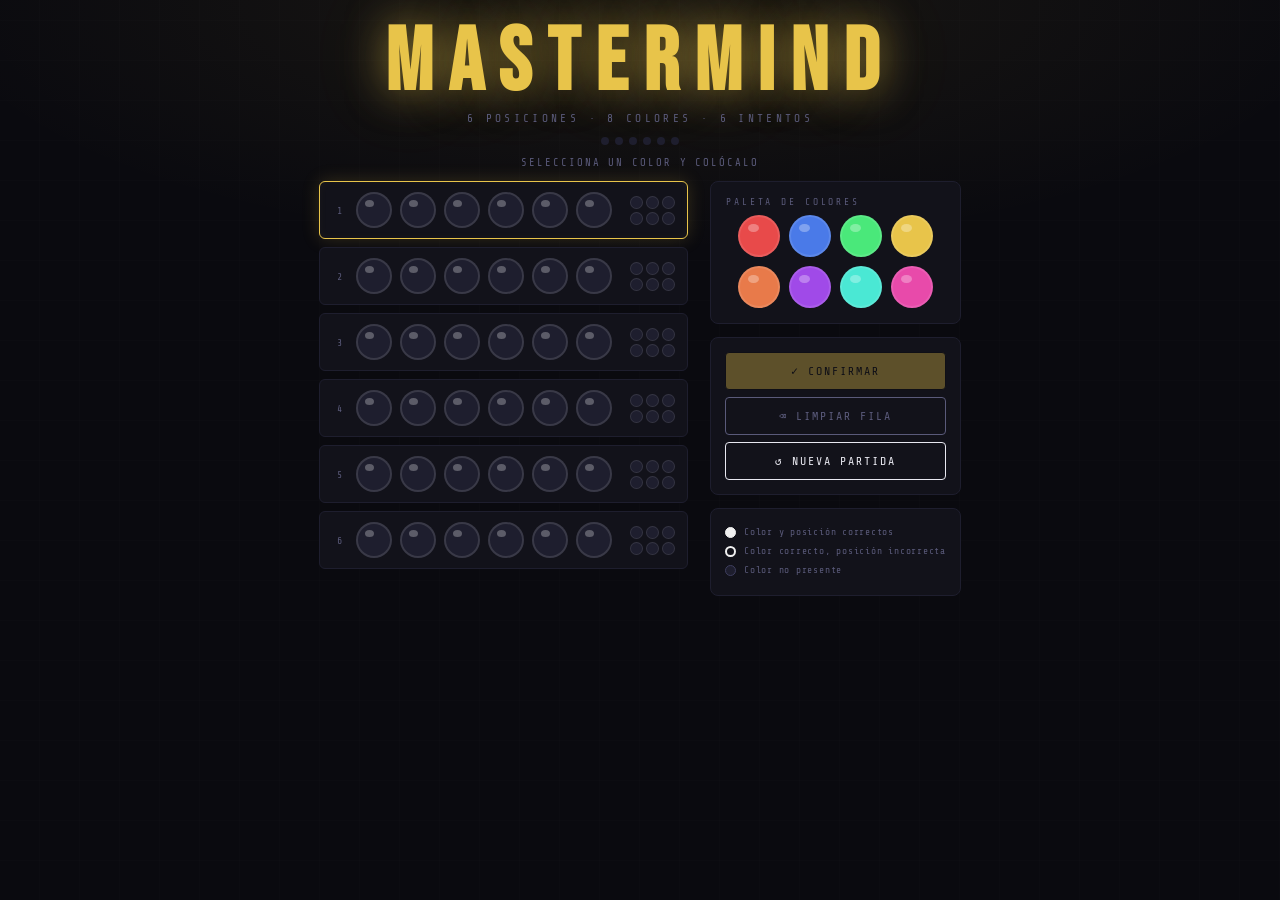
==== index.html @ c78b10fa "Rename mastermind.html to index.html" ====
<!DOCTYPE html>
<html lang="es">
<head>
  <meta charset="UTF-8">
  <meta name="viewport" content="width=device-width, initial-scale=1.0">
  <title>MASTERMIND</title>
  <link href="https://fonts.googleapis.com/css2?family=Bebas+Neue&family=Share+Tech+Mono&display=swap" rel="stylesheet">
  <link rel="stylesheet" href="mastermind.css">
</head>
<body>

  <header>
    <h1>MASTERMIND</h1>
    <p class="subtitle">6 posiciones · 8 colores · 6 intentos</p>
  </header>

  <div class="attempt-track" id="attemptTrack"></div>
  <div class="status-bar" id="statusBar">selecciona un color y colócalo</div>

  <div class="game-wrap">

    <!-- Tablero de intentos -->
    <div class="board" id="board"></div>

    <!-- Panel lateral -->
    <div class="side-panel">

      <div class="palette">
        <div class="palette-title">Paleta de colores</div>
        <div class="color-grid" id="colorGrid"></div>
      </div>

      <div class="controls">
        <button class="action btn-confirm" id="btnConfirm" disabled>✓ Confirmar</button>
        <button class="action btn-clear"   id="btnClear">⌫ Limpiar fila</button>
        <button class="action btn-new"     id="btnNew">↺ Nueva partida</button>
      </div>

      <div class="legend">
        <div class="legend-row">
          <div class="legend-dot" style="background:#f0f0f0; border:1px solid #f0f0f0;"></div>
          Color y posición correctos
        </div>
        <div class="legend-row">
          <div class="legend-dot" style="background:transparent; border:2px solid #f0f0f0;"></div>
          Color correcto, posición incorrecta
        </div>
        <div class="legend-row">
          <div class="legend-dot" style="background:#1e1e2e; border:1px solid #3e3e5e;"></div>
          Color no presente
        </div>
      </div>

    </div>
  </div>

  <!-- Modal fin de partida -->
  <div class="modal-bg" id="modalBg">
    <div class="modal">
      <div class="modal-title" id="modalTitle"></div>
      <div class="modal-msg"   id="modalMsg"></div>
      <div class="secret-reveal" id="secretReveal"></div>
      <button class="action btn-confirm" onclick="newGame()" style="width:100%;">↺ Jugar de nuevo</button>
    </div>
  </div>

  <script src="mastermind.js"></script>
</body>
</html>
---- mastermind.css ----
/* ── Variables ─────────────────────────────────────────────────── */
:root {
  --bg:      #0a0a0f;
  --panel:   #12121a;
  --border:  #1e1e2e;
  --accent:  #e8c44a;
  --accent2: #e84a7a;
  --text:    #e8e8f0;
  --muted:   #5a5a7a;
  --glow:    rgba(232,196,74,0.18);
  --peg:     clamp(26px, 4.5vw, 36px);
  --cbtn:    clamp(30px, 5vw, 42px);
  --fb:      clamp(9px,  1.6vw, 13px);
  --gap:     clamp(5px,  0.9vw, 8px);
}

/* ── Reset ──────────────────────────────────────────────────────── */
*, *::before, *::after { margin:0; padding:0; box-sizing:border-box; }

/* ── Base ───────────────────────────────────────────────────────── */
body {
  background: var(--bg);
  color: var(--text);
  font-family: 'Share Tech Mono', monospace;
  min-height: 100vh;
  display: flex;
  flex-direction: column;
  align-items: center;
  padding: 20px 12px 40px;
  background-image:
    radial-gradient(ellipse 80% 40% at 50% 0%, rgba(232,196,74,0.07) 0%, transparent 70%),
    repeating-linear-gradient(0deg,  transparent, transparent 39px, rgba(255,255,255,0.02) 40px),
    repeating-linear-gradient(90deg, transparent, transparent 39px, rgba(255,255,255,0.02) 40px);
}

/* ── Header ─────────────────────────────────────────────────────── */
header { text-align: center; margin-bottom: 12px; }

h1 {
  font-family: 'Bebas Neue', sans-serif;
  font-size: clamp(2.6rem, 9vw, 5.5rem);
  letter-spacing: 0.18em;
  color: var(--accent);
  text-shadow: 0 0 40px rgba(232,196,74,0.5), 0 0 80px rgba(232,196,74,0.2);
  line-height: 1;
}

.subtitle {
  font-size: clamp(0.52rem, 1.4vw, 0.7rem);
  letter-spacing: 0.3em;
  color: var(--muted);
  margin-top: 4px;
  text-transform: uppercase;
}

/* ── Attempt track ──────────────────────────────────────────────── */
.attempt-track { display:flex; gap:6px; justify-content:center; margin-bottom:6px; }

.attempt-dot { width:8px; height:8px; border-radius:50%; background:var(--border); transition:background .3s; }
.attempt-dot.used { background: var(--accent); }
.attempt-dot.fail { background: var(--accent2); }

/* ── Status bar ─────────────────────────────────────────────────── */
.status-bar {
  text-align: center;
  font-size: clamp(0.52rem, 1.4vw, 0.66rem);
  letter-spacing: 0.18em;
  color: var(--muted);
  padding: 6px 0 10px;
  min-height: 30px;
  text-transform: uppercase;
}
.status-bar.win  { color: var(--accent);  text-shadow: 0 0 20px var(--accent); }
.status-bar.lose { color: var(--accent2); text-shadow: 0 0 20px var(--accent2); }

/* ── Main layout ────────────────────────────────────────────────── */
.game-wrap {
  display: flex;
  gap: clamp(10px, 2.5vw, 22px);
  align-items: stretch;
  justify-content: center;
  width: 100%;
  max-width: 780px;
}

/* ── Board ──────────────────────────────────────────────────────── */
.board {
  display: flex;
  flex-direction: column;
  gap: clamp(5px, 0.9vw, 8px);
  flex: 0 0 auto;
}

.row {
  display: flex;
  align-items: center;
  gap: clamp(6px, 1vw, 10px);
  padding: clamp(6px, 1.1vw, 10px) clamp(8px, 1.4vw, 12px);
  border: 1px solid var(--border);
  border-radius: 6px;
  background: var(--panel);
  transition: border-color .3s, box-shadow .3s;
}
.row.active {
  border-color: var(--accent);
  box-shadow: 0 0 18px var(--glow), inset 0 0 8px rgba(232,196,74,0.04);
}

.row-num {
  font-size: clamp(0.52rem, 1.1vw, 0.62rem);
  color: var(--muted);
  width: 14px;
  text-align: center;
}

.pegs { display: flex; gap: var(--gap); }

/* ── Guess pegs ─────────────────────────────────────────────────── */
.peg {
  width:  var(--peg);
  height: var(--peg);
  border-radius: 50%;
  border: 2px solid rgba(255,255,255,0.12);
  cursor: pointer;
  transition: transform .15s, box-shadow .15s, border-color .15s;
  background: #1e1e2e;
  flex-shrink: 0;
  position: relative;
}
.peg::after {
  content: ''; position: absolute;
  top:18%; left:22%; width:28%; height:22%;
  border-radius: 50%; background: rgba(255,255,255,0.28);
  pointer-events: none;
}
.peg.filled { border-color: rgba(255,255,255,0.3); }
.row.active .peg:hover { transform: scale(1.08); }

/* ── Feedback pegs (3×2 grid) ───────────────────────────────────── */
.feedback {
  display: grid;
  grid-template-columns: repeat(3, var(--fb));
  grid-template-rows:    repeat(2, var(--fb));
  gap: 3px;
  margin-left: clamp(4px, 0.8vw, 8px);
}
.fb-peg {
  width: var(--fb); height: var(--fb);
  border-radius: 50%;
  border: 1px solid rgba(255,255,255,0.1);
  background: #1e1e2e;
}
.fb-peg.black { background:#f0f0f0; border-color:#f0f0f0; box-shadow:0 0 5px rgba(240,240,240,.5); }
.fb-peg.white { background:transparent; border:2px solid #f0f0f0; box-shadow:0 0 5px rgba(240,240,240,.3); }

/* ── Side panel ─────────────────────────────────────────────────── */
.side-panel {
  display: flex;
  flex-direction: column;
  gap: clamp(8px, 1.3vw, 13px);
  flex: 0 0 auto;
  min-width: 0;
}

/* ── Palette ────────────────────────────────────────────────────── */
.palette {
  background: var(--panel);
  border: 1px solid var(--border);
  border-radius: 8px;
  padding: clamp(10px, 1.4vw, 15px);
  display: flex;
  flex-direction: column;
  gap: 8px;
  flex: 1 1 0;
}
.palette-title {
  font-size: clamp(0.5rem, 1.1vw, 0.6rem);
  letter-spacing: 0.3em;
  color: var(--muted);
  text-transform: uppercase;
}
.color-grid {
  display: grid;
  grid-template-columns: repeat(4, var(--cbtn));
  gap: clamp(5px, 1.1vw, 9px);
  flex: 1 1 0;
  align-content: center;
  justify-content: center;
}
.color-btn {
  width: var(--cbtn); height: var(--cbtn);
  border-radius: 50%;
  border: 2px solid rgba(255,255,255,0.1);
  cursor: pointer;
  transition: transform .15s, box-shadow .2s, border-color .15s;
  position: relative;
}
.color-btn::after {
  content: ''; position: absolute;
  top:18%; left:22%; width:28%; height:22%;
  border-radius: 50%; background: rgba(255,255,255,0.3);
  pointer-events: none;
}
.color-btn:hover { transform: scale(1.12); }
.color-btn.active-color {
  border-color: var(--accent) !important;
  box-shadow: 0 0 16px var(--glow);
  transform: scale(1.15);
}

/* ── Controls ───────────────────────────────────────────────────── */
.controls {
  background: var(--panel);
  border: 1px solid var(--border);
  border-radius: 8px;
  padding: clamp(10px, 1.3vw, 14px);
  display: flex;
  flex-direction: column;
  gap: 7px;
}

button.action {
  font-family: 'Share Tech Mono', monospace;
  font-size: clamp(0.58rem, 1.2vw, 0.73rem);
  letter-spacing: 0.17em;
  text-transform: uppercase;
  padding: clamp(8px, 1.2vw, 11px) clamp(10px, 1.8vw, 18px);
  border: 1px solid;
  border-radius: 4px;
  cursor: pointer;
  transition: background .2s, box-shadow .2s, transform .1s;
  white-space: nowrap;
}
button.action:active { transform: scale(.97); }

.btn-confirm { background:var(--accent); border-color:var(--accent); color:#0a0a0f; }
.btn-confirm:hover { box-shadow: 0 0 20px rgba(232,196,74,0.5); }
.btn-confirm:disabled { opacity:.35; cursor:not-allowed; }

.btn-clear { background:transparent; border-color:var(--muted); color:var(--muted); }
.btn-clear:hover { border-color:var(--accent2); color:var(--accent2); }

.btn-new { background:transparent; border-color:var(--border); color:var(--text); }
.btn-new:hover { border-color:var(--text); }

/* ── Legend ─────────────────────────────────────────────────────── */
.legend {
  background: var(--panel);
  border: 1px solid var(--border);
  border-radius: 8px;
  padding: clamp(10px, 1.3vw, 14px);
  font-size: clamp(0.5rem, 1.05vw, 0.6rem);
  letter-spacing: 0.08em;
  color: var(--muted);
  line-height: 2;
}
.legend-row { display:flex; align-items:center; gap:8px; }
.legend-dot { width:11px; height:11px; border-radius:50%; flex-shrink:0; }

/* ── Modal ──────────────────────────────────────────────────────── */
.modal-bg {
  display: none;
  position: fixed; inset: 0;
  background: rgba(0,0,0,0.75);
  backdrop-filter: blur(4px);
  z-index: 100;
  align-items: center;
  justify-content: center;
  padding: 16px;
}
.modal-bg.show { display: flex; }

.modal {
  background: var(--panel);
  border: 1px solid var(--accent);
  border-radius: 12px;
  padding: clamp(22px, 5vw, 40px) clamp(22px, 6vw, 48px);
  text-align: center;
  box-shadow: 0 0 60px rgba(232,196,74,0.25);
  animation: pop .35s cubic-bezier(.175,.885,.32,1.275);
  max-width: 360px;
  width: 100%;
}

@keyframes pop {
  from { transform: scale(.7); opacity: 0; }
  to   { transform: scale(1);  opacity: 1; }
}

.modal-title {
  font-family: 'Bebas Neue', sans-serif;
  font-size: clamp(2.2rem, 7vw, 3.2rem);
  letter-spacing: .15em;
  margin-bottom: 8px;
}
.win-title  { color: var(--accent);  text-shadow: 0 0 30px rgba(232,196,74,.6); }
.lose-title { color: var(--accent2); text-shadow: 0 0 30px rgba(232,74,122,.6); }

.modal-msg {
  font-size: clamp(0.6rem, 1.5vw, 0.72rem);
  letter-spacing: .1em;
  color: var(--muted);
  margin-bottom: 18px;
  line-height: 1.8;
}

.secret-reveal {
  display: flex;
  gap: 6px;
  justify-content: center;
  flex-wrap: wrap;
  margin-bottom: 20px;
}
.secret-reveal .peg { cursor: default; }

/* ── Responsive ─────────────────────────────────────────────────── */
@media (max-width: 560px) {
  :root {
    --peg:  clamp(22px, 8.5vw, 30px);
    --cbtn: clamp(26px, 9.5vw, 36px);
    --fb:   clamp(8px,  2.8vw, 11px);
    --gap:  clamp(4px,  1.6vw, 6px);
  }
  .game-wrap {
    flex-direction: column;
    align-items: stretch;
  }
  .side-panel {
    flex-direction: row;
    flex-wrap: wrap;
  }
  .palette  { flex: 1 1 170px; }
  .controls { flex: 1 1 130px; }
  .legend   { flex: 1 1 100%;  }
}
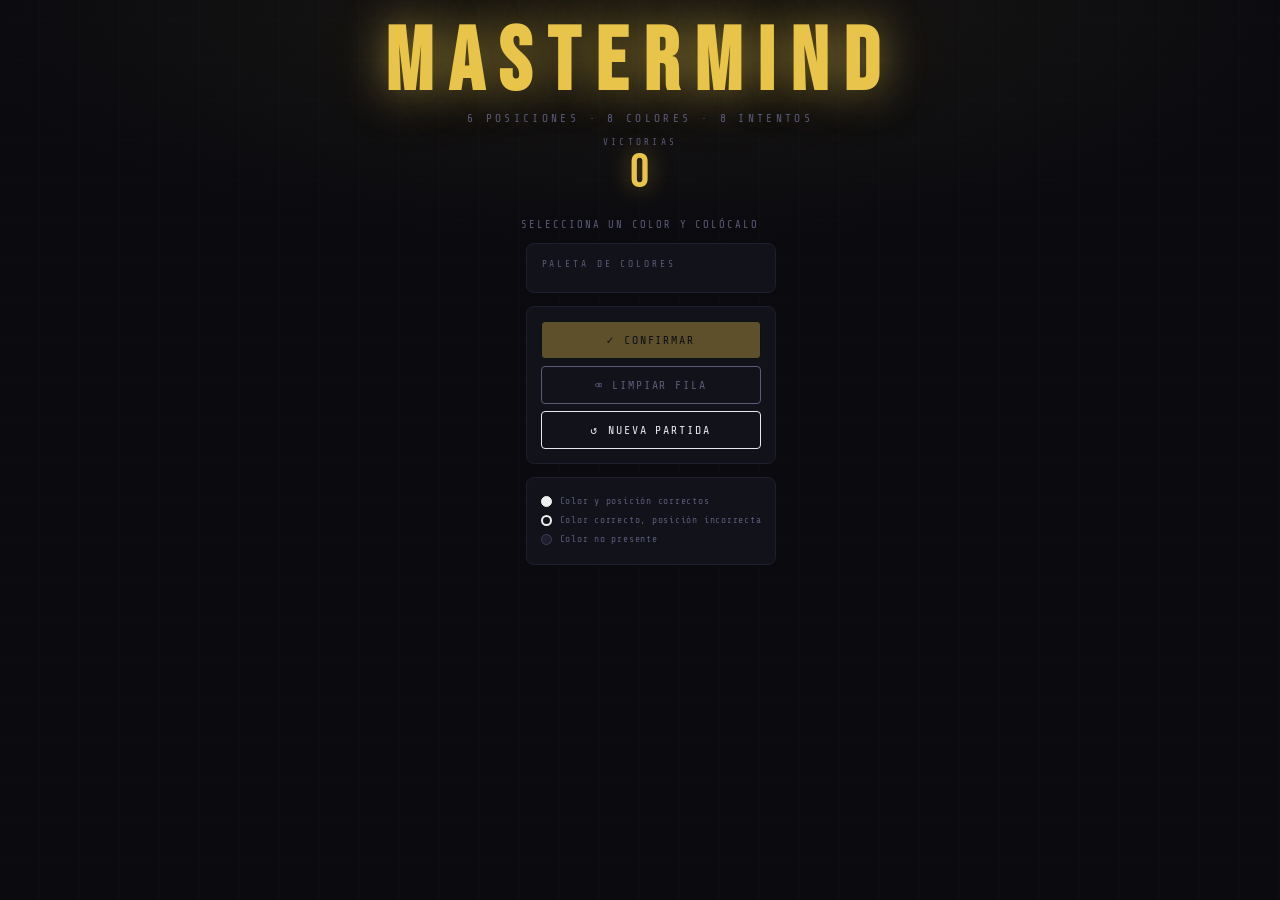
==== commit 0e3acf32: "Add files via upload" ====
--- a/index.html
+++ b/index.html
@@ -11,9 +11,14 @@
 
   <header>
     <h1>MASTERMIND</h1>
-    <p class="subtitle">6 posiciones · 8 colores · 6 intentos</p>
+    <p class="subtitle">6 posiciones · 8 colores · 8 intentos</p>
   </header>
 
+
+  <div class="scoreboard" id="scoreboard">
+    <span class="score-label">victorias</span>
+    <span class="score-value" id="winCount">0</span>
+  </div>
   <div class="attempt-track" id="attemptTrack"></div>
   <div class="status-bar" id="statusBar">selecciona un color y colócalo</div>
 
--- a/mastermind.css
+++ b/mastermind.css
@@ -333,3 +333,27 @@
   .controls { flex: 1 1 130px; }
   .legend   { flex: 1 1 100%;  }
 }
+
+/* ── Scoreboard ─────────────────────────────────────────────────── */
+.scoreboard {
+  display: flex;
+  flex-direction: column;
+  align-items: center;
+  gap: 2px;
+  margin-bottom: 10px;
+}
+
+.score-label {
+  font-size: clamp(0.48rem, 1.2vw, 0.58rem);
+  letter-spacing: 0.35em;
+  color: var(--muted);
+  text-transform: uppercase;
+}
+
+.score-value {
+  font-family: 'Bebas Neue', sans-serif;
+  font-size: clamp(2rem, 5vw, 3rem);
+  color: var(--accent);
+  text-shadow: 0 0 24px rgba(232,196,74,0.45);
+  line-height: 1;
+}
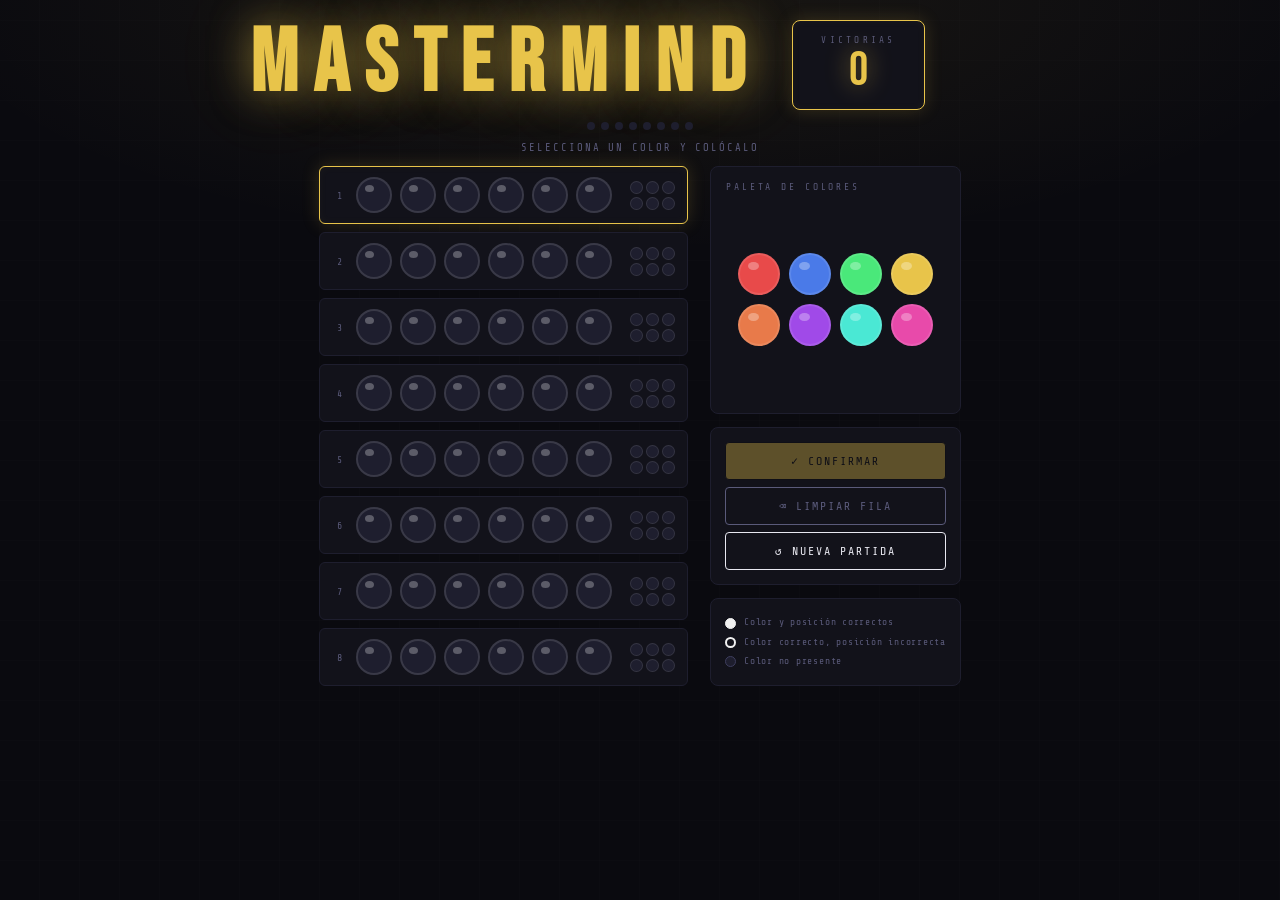
==== commit 593a9473: "Rename idex.html to index.html" ====
--- a/index.html
+++ b/index.html
@@ -11,14 +11,12 @@
 
   <header>
     <h1>MASTERMIND</h1>
-    <p class="subtitle">6 posiciones · 8 colores · 8 intentos</p>
+    <div class="scoreboard">
+      <span class="score-label">victorias</span>
+      <span class="score-value" id="winCount">0</span>
+    </div>
   </header>
 
-
-  <div class="scoreboard" id="scoreboard">
-    <span class="score-label">victorias</span>
-    <span class="score-value" id="winCount">0</span>
-  </div>
   <div class="attempt-track" id="attemptTrack"></div>
   <div class="status-bar" id="statusBar">selecciona un color y colócalo</div>
 
--- a/mastermind.css
+++ b/mastermind.css
@@ -34,7 +34,14 @@
 }
 
 /* ── Header ─────────────────────────────────────────────────────── */
-header { text-align: center; margin-bottom: 12px; }
+header {
+  display: flex;
+  align-items: center;
+  gap: clamp(16px, 3vw, 32px);
+  margin-bottom: 12px;
+  width: 100%;
+  max-width: 780px;
+}
 
 h1 {
   font-family: 'Bebas Neue', sans-serif;
@@ -43,14 +50,36 @@
   color: var(--accent);
   text-shadow: 0 0 40px rgba(232,196,74,0.5), 0 0 80px rgba(232,196,74,0.2);
   line-height: 1;
-}
-
-.subtitle {
-  font-size: clamp(0.52rem, 1.4vw, 0.7rem);
-  letter-spacing: 0.3em;
-  color: var(--muted);
-  margin-top: 4px;
+  flex-shrink: 0;
+}
+
+/* ── Scoreboard ─────────────────────────────────────────────────── */
+.scoreboard {
+  display: flex;
+  flex-direction: column;
+  align-items: center;
+  justify-content: center;
+  gap: 2px;
+  padding: clamp(8px, 1.5vw, 14px) clamp(16px, 3vw, 28px);
+  border: 1px solid var(--accent);
+  border-radius: 8px;
+  background: var(--panel);
+  box-shadow: 0 0 18px var(--glow), inset 0 0 8px rgba(232,196,74,0.04);
+}
+
+.score-label {
+  font-size: clamp(0.48rem, 1.2vw, 0.58rem);
+  letter-spacing: 0.35em;
+  color: var(--muted);
   text-transform: uppercase;
+}
+
+.score-value {
+  font-family: 'Bebas Neue', sans-serif;
+  font-size: clamp(2rem, 5vw, 3rem);
+  color: var(--accent);
+  text-shadow: 0 0 24px rgba(232,196,74,0.45);
+  line-height: 1;
 }
 
 /* ── Attempt track ──────────────────────────────────────────────── */
@@ -136,7 +165,7 @@
 .peg.filled { border-color: rgba(255,255,255,0.3); }
 .row.active .peg:hover { transform: scale(1.08); }
 
-/* ── Feedback pegs (3×2 grid) ───────────────────────────────────── */
+/* ── Feedback pegs (3x2 grid) ───────────────────────────────────── */
 .feedback {
   display: grid;
   grid-template-columns: repeat(3, var(--fb));
@@ -333,27 +362,3 @@
   .controls { flex: 1 1 130px; }
   .legend   { flex: 1 1 100%;  }
 }
-
-/* ── Scoreboard ─────────────────────────────────────────────────── */
-.scoreboard {
-  display: flex;
-  flex-direction: column;
-  align-items: center;
-  gap: 2px;
-  margin-bottom: 10px;
-}
-
-.score-label {
-  font-size: clamp(0.48rem, 1.2vw, 0.58rem);
-  letter-spacing: 0.35em;
-  color: var(--muted);
-  text-transform: uppercase;
-}
-
-.score-value {
-  font-family: 'Bebas Neue', sans-serif;
-  font-size: clamp(2rem, 5vw, 3rem);
-  color: var(--accent);
-  text-shadow: 0 0 24px rgba(232,196,74,0.45);
-  line-height: 1;
-}
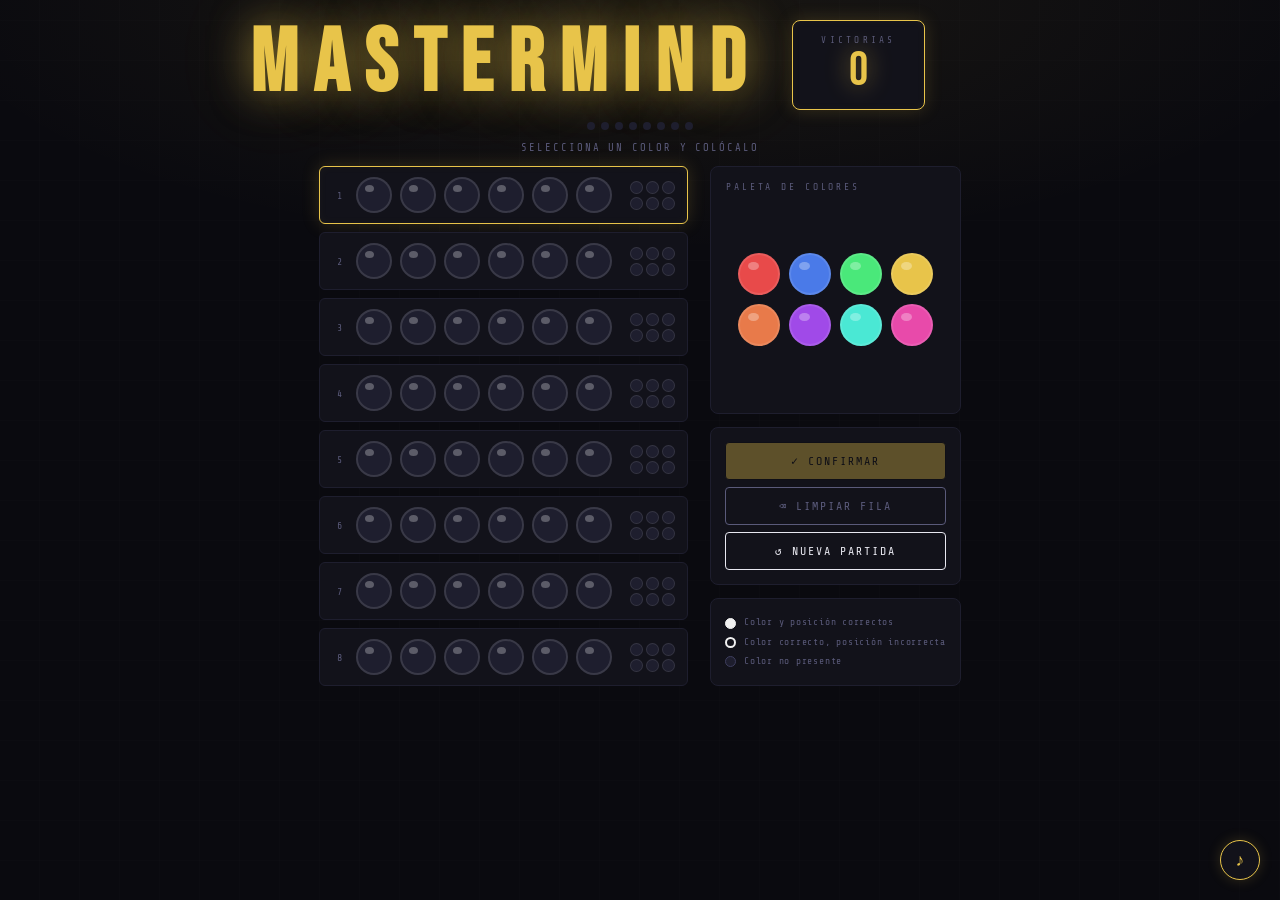
==== commit cf0bffca: "Rename mastermind.html to index.html" ====
--- a/index.html
+++ b/index.html
@@ -67,6 +67,13 @@
     </div>
   </div>
 
+  <!-- Música de fondo -->
+  <audio id="bgMusic" loop>
+    <source src="The_Third_Guess.mp3" type="audio/mpeg">
+  </audio>
+
+  <button class="music-btn" id="musicBtn" title="Música">♪</button>
+
   <script src="mastermind.js"></script>
 </body>
 </html>
--- a/mastermind.css
+++ b/mastermind.css
@@ -362,3 +362,33 @@
   .controls { flex: 1 1 130px; }
   .legend   { flex: 1 1 100%;  }
 }
+
+/* ── Music button ───────────────────────────────────────────────── */
+.music-btn {
+  position: fixed;
+  bottom: 20px;
+  right: 20px;
+  width: 40px;
+  height: 40px;
+  border-radius: 50%;
+  border: 1px solid var(--accent);
+  background: var(--panel);
+  color: var(--accent);
+  font-size: 1.1rem;
+  cursor: pointer;
+  display: flex;
+  align-items: center;
+  justify-content: center;
+  box-shadow: 0 0 14px var(--glow);
+  transition: background .2s, color .2s, box-shadow .2s;
+  z-index: 200;
+}
+.music-btn:hover {
+  background: var(--accent);
+  color: var(--bg);
+}
+.music-btn.muted {
+  border-color: var(--muted);
+  color: var(--muted);
+  box-shadow: none;
+}
